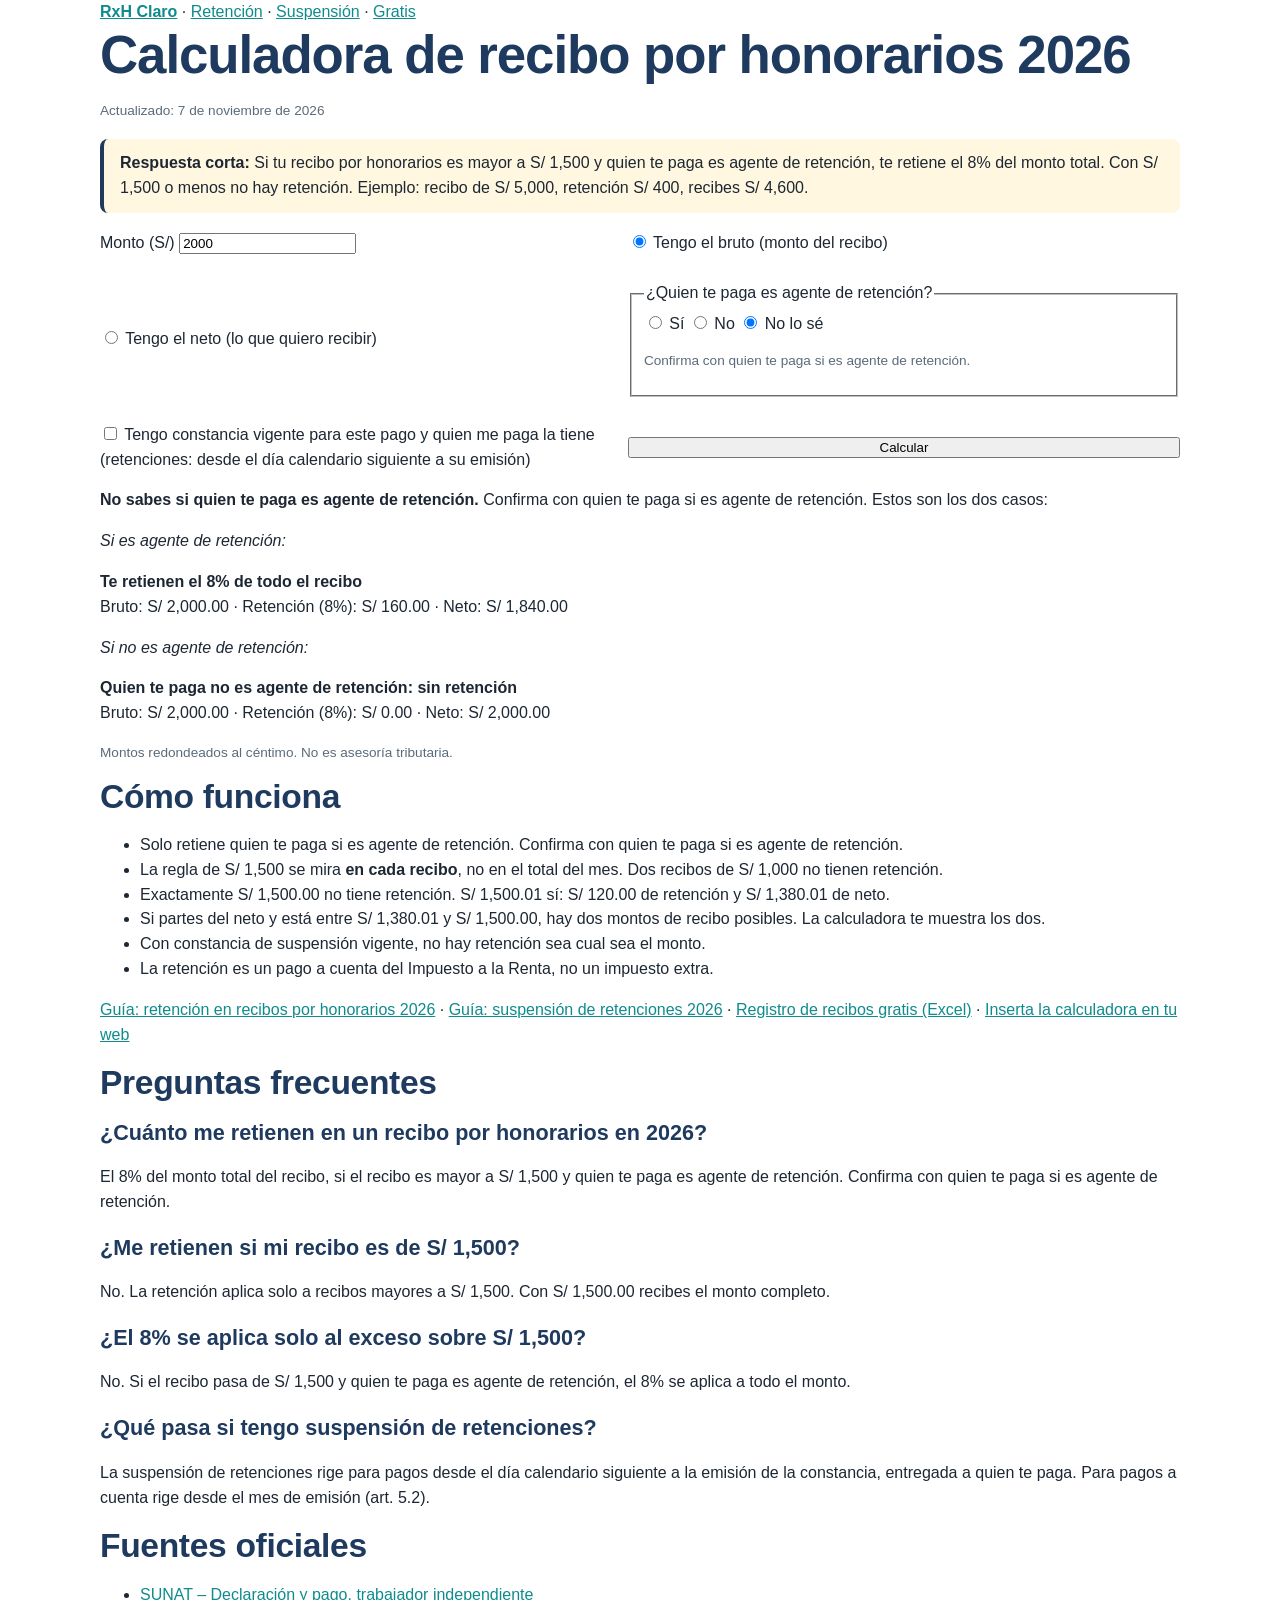
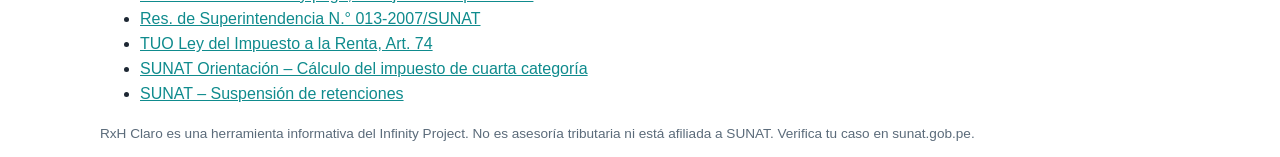
==== index.html @ c1bd3f75 "Publicar RxH Claro (Perú 2026)" ====
<!doctype html><html lang="es-PE"><head><meta charset="utf-8"><meta name="viewport" content="width=device-width, initial-scale=1">
<title>Calculadora de recibo por honorarios 2026 (Perú): retención 8% | RxH Claro</title><meta name="description" content="Si tu recibo por honorarios pasa de S/ 1,500 y quien te paga es agente de retención, te retiene el 8% de todo el monto. Calcula bruto y neto 2026, con el caso de suspensión de retenciones."><meta name="robots" content="index, follow">
<link rel="canonical" href="https://infinityprojecthq.github.io/rxhclaro/"><meta property="og:title" content="Calculadora de recibo por honorarios 2026"><meta property="og:description" content="Si tu recibo por honorarios pasa de S/ 1,500 y quien te paga es agente de retención, te retiene el 8% de todo el monto. Calcula bruto y neto 2026, con el caso de suspensión de retenciones."><meta property="og:locale" content="es_PE">
<link rel="stylesheet" href="assets/styles.css"><script type="application/ld+json">{"@context": "https://schema.org", "@type": "WebApplication", "name": "Calculadora de recibo por honorarios 2026", "headline": "Calculadora de recibo por honorarios 2026", "dateModified": "2026-11-07", "inLanguage": "es-PE", "url": "https://infinityprojecthq.github.io/rxhclaro/", "publisher": {"@type": "Organization", "name": "RxH Claro by Infinity Project"}, "applicationCategory": "FinanceApplication", "offers": {"@type": "Offer", "price": "0", "priceCurrency": "PEN"}}</script><script type="application/ld+json">{"@context": "https://schema.org", "@type": "FAQPage", "mainEntity": [{"@type": "Question", "name": "¿Cuánto me retienen en un recibo por honorarios en 2026?", "acceptedAnswer": {"@type": "Answer", "text": "El 8% del monto total del recibo, si el recibo es mayor a S/ 1,500 y quien te paga es agente de retención. Confirma con quien te paga si es agente de retención."}}, {"@type": "Question", "name": "¿Me retienen si mi recibo es de S/ 1,500?", "acceptedAnswer": {"@type": "Answer", "text": "No. La retención aplica solo a recibos mayores a S/ 1,500. Con S/ 1,500.00 recibes el monto completo."}}, {"@type": "Question", "name": "¿El 8% se aplica solo al exceso sobre S/ 1,500?", "acceptedAnswer": {"@type": "Answer", "text": "No. Si el recibo pasa de S/ 1,500 y quien te paga es agente de retención, el 8% se aplica a todo el monto."}}, {"@type": "Question", "name": "¿Qué pasa si tengo suspensión de retenciones?", "acceptedAnswer": {"@type": "Answer", "text": "La suspensión de retenciones rige para pagos desde el día calendario siguiente a la emisión de la constancia, entregada a quien te paga. Para pagos a cuenta rige desde el mes de emisión (art. 5.2)."}}]}</script></head>
<body><header class="wrap"><a href=""><strong>RxH Claro</strong></a> · <a href="guias/retencion-recibo-por-honorarios-2026/">Retención</a> · <a href="guias/suspension-retenciones-cuarta-categoria-2026/">Suspensión</a> · <a href="gratis/">Gratis</a></header>
<main class="wrap"><h1>Calculadora de recibo por honorarios 2026</h1><p class="small">Actualizado: 7 de noviembre de 2026</p><div class="answer"><strong>Respuesta corta:</strong> Si tu recibo por honorarios es mayor a S/ 1,500 y quien te paga es agente de retención, te retiene el 8% del monto total. Con S/ 1,500 o menos no hay retención. Ejemplo: recibo de S/ 5,000, retención S/ 400, recibes S/ 4,600.</div>
<form id="rxh-form" class="calc">
<label>Monto (S/) <input name="monto" inputmode="decimal" value="2000"></label>
<label><input type="radio" name="dir" value="bn" checked> Tengo el bruto (monto del recibo)</label>
<label><input type="radio" name="dir" value="nb"> Tengo el neto (lo que quiero recibir)</label>
<fieldset><legend>¿Quien te paga es agente de retención?</legend>
<label><input type="radio" name="agente" value="si"> Sí</label> <label><input type="radio" name="agente" value="no"> No</label> <label><input type="radio" name="agente" value="nose" checked> No lo sé</label>
<p class="small">Confirma con quien te paga si es agente de retención.</p></fieldset>
<label><input type="checkbox" name="susp"> Tengo constancia vigente para este pago y quien me paga la tiene (retenciones: desde el día calendario siguiente a su emisión)</label>
<button type="submit">Calcular</button></form><div id="rxh-out" aria-live="polite"></div><h2>Cómo funciona</h2><ul>
<li>Solo retiene quien te paga si es agente de retención. Confirma con quien te paga si es agente de retención.</li>
<li>La regla de S/ 1,500 se mira <strong>en cada recibo</strong>, no en el total del mes. Dos recibos de S/ 1,000 no tienen retención.</li>
<li>Exactamente S/ 1,500.00 no tiene retención. S/ 1,500.01 sí: S/ 120.00 de retención y S/ 1,380.01 de neto.</li>
<li>Si partes del neto y está entre S/ 1,380.01 y S/ 1,500.00, hay dos montos de recibo posibles. La calculadora te muestra los dos.</li>
<li>Con constancia de suspensión vigente, no hay retención sea cual sea el monto.</li>
<li>La retención es un pago a cuenta del Impuesto a la Renta, no un impuesto extra.</li></ul>
<p><a href="guias/retencion-recibo-por-honorarios-2026/">Guía: retención en recibos por honorarios 2026</a> · <a href="guias/suspension-retenciones-cuarta-categoria-2026/">Guía: suspensión de retenciones 2026</a> · <a href="gratis/">Registro de recibos gratis (Excel)</a> · <a href="embed/">Inserta la calculadora en tu web</a></p><h2>Preguntas frecuentes</h2><h3>¿Cuánto me retienen en un recibo por honorarios en 2026?</h3><p>El 8% del monto total del recibo, si el recibo es mayor a S/ 1,500 y quien te paga es agente de retención. Confirma con quien te paga si es agente de retención.</p><h3>¿Me retienen si mi recibo es de S/ 1,500?</h3><p>No. La retención aplica solo a recibos mayores a S/ 1,500. Con S/ 1,500.00 recibes el monto completo.</p><h3>¿El 8% se aplica solo al exceso sobre S/ 1,500?</h3><p>No. Si el recibo pasa de S/ 1,500 y quien te paga es agente de retención, el 8% se aplica a todo el monto.</p><h3>¿Qué pasa si tengo suspensión de retenciones?</h3><p>La suspensión de retenciones rige para pagos desde el día calendario siguiente a la emisión de la constancia, entregada a quien te paga. Para pagos a cuenta rige desde el mes de emisión (art. 5.2).</p><h2>Fuentes oficiales</h2><ul><li><a href="https://personas.sunat.gob.pe/trabajador-independiente/declaracion-pago" rel="noopener">SUNAT – Declaración y pago, trabajador independiente</a></li><li><a href="https://www.sunat.gob.pe/legislacion/superin/2007/013.htm" rel="noopener">Res. de Superintendencia N.° 013-2007/SUNAT</a></li><li><a href="https://www.sunat.gob.pe/legislacion/renta/ley/capx.pdf" rel="noopener">TUO Ley del Impuesto a la Renta, Art. 74</a></li><li><a href="https://orientacion.sunat.gob.pe/3064-02-calculo-del-impuesto-por-rentas-de-cuarta-categoria" rel="noopener">SUNAT Orientación – Cálculo del impuesto de cuarta categoría</a></li><li><a href="https://personas.sunat.gob.pe/trabajador-independiente/suspension-retenciones" rel="noopener">SUNAT – Suspensión de retenciones</a></li></ul></main>
<footer class="wrap small"><p>RxH Claro es una herramienta informativa del Infinity Project. No es asesoría tributaria ni está afiliada a SUNAT. Verifica tu caso en sunat.gob.pe.</p></footer><script src="assets/rxh-core.js"></script><script src="assets/rxh-ui.js"></script><img src="https://hits.sh/infinityprojecthq.github.io/rxhclaro/home.svg?label=visitas" alt="" width="1" height="1" style="position:absolute;left:-9999px"></body></html>
---- assets/styles.css ----
:root{--navy:#1F3A5F;--navy-d:#162B47;--teal:#0F8B8D;--teal-l:#CDEBEA;--teal-xl:#EEF8F8;--cream:#FFF7E0;--ink:#1d2733;--grey:#5B6B7A;--r:14px}
*{box-sizing:border-box}html{scroll-behavior:smooth}
body{margin:0;font-family:Inter,"Segoe UI",Roboto,Helvetica,Arial,sans-serif;color:var(--ink);line-height:1.55;background:#fff}
img{max-width:100%;height:auto;display:block}a{color:var(--teal)}
.wrap{max-width:1120px;margin:0 auto;padding:0 20px}
.skip{position:absolute;left:-999px}.skip:focus{left:8px;top:8px;background:#fff;padding:8px;z-index:9}
.topbar{position:sticky;top:0;z-index:5;background:var(--navy);color:#fff}
.topbar__in{display:flex;align-items:center;justify-content:space-between;height:62px}
.brand{display:flex;align-items:center;gap:10px;color:#fff;text-decoration:none;font-weight:800;font-size:1.2rem}
.nav{display:flex;align-items:center;gap:18px}.nav a{color:#dfe9f3;text-decoration:none;font-weight:600;font-size:.95rem}
.nav a:hover{color:#fff}
.btn{display:inline-block;background:var(--teal);color:#fff!important;text-decoration:none;font-weight:700;padding:13px 22px;border-radius:999px;border:2px solid var(--teal);transition:.15s}
.btn:hover{background:#0c7476;border-color:#0c7476;transform:translateY(-1px)}
.btn--ghost{background:transparent;color:var(--navy)!important;border-color:var(--navy)}.btn--ghost:hover{background:var(--navy);color:#fff!important}
.btn--small{padding:8px 16px;font-size:.9rem}.btn--big{padding:16px 28px;font-size:1.1rem;width:100%;text-align:center}
.hero{background:linear-gradient(180deg,var(--teal-xl),#fff);padding:56px 0 40px}
.hero__in{display:grid;grid-template-columns:1fr;gap:34px}
.pill{display:inline-block;background:var(--teal-l);color:var(--navy);font-weight:700;font-size:.85rem;padding:6px 12px;border-radius:999px;margin:0 0 14px}
h1{font-size:clamp(2rem,4.6vw,3.3rem);line-height:1.12;color:var(--navy);margin:0 0 16px;letter-spacing:-.02em}
h2{font-size:clamp(1.5rem,3vw,2.1rem);color:var(--navy);line-height:1.2;margin:0 0 12px;letter-spacing:-.01em}
h3{font-size:1.35rem;color:var(--navy);margin:4px 0 10px}
.lead{font-size:1.15rem;color:#334;max-width:46em}
.hero__cta{display:flex;flex-wrap:wrap;gap:12px;margin:22px 0}
.ticks{list-style:none;padding:0;margin:0;display:flex;flex-wrap:wrap;gap:8px 20px;color:var(--grey);font-size:.95rem}
.ticks li::before{content:"✓ ";color:var(--teal);font-weight:800}
.ticks--light{color:#dfe9f3;flex-direction:column}.ticks--light li::before{color:#7fd6d6}
.hero__img{margin:0;background:#fff;border-radius:var(--r);box-shadow:0 18px 50px rgba(31,58,95,.18);padding:10px;overflow:hidden}
.hero__img figcaption{font-size:.78rem;color:var(--grey);padding:6px 4px 0}
.strip{background:var(--navy);color:#fff;padding:22px 0}
.strip__in{display:grid;grid-template-columns:repeat(4,1fr);gap:10px;text-align:center}
.strip__in div{padding:8px;border-radius:10px}.strip__in strong{display:block;font-size:1.6rem}.strip__in span{color:#b9c8d8;font-size:.9rem}
.strip__in .is-now{background:var(--teal)}.strip__in .is-now span{color:#fff}
.strip__in p{grid-column:1/-1;margin:6px 0 0;font-size:.85rem;color:#b9c8d8}
.section{padding:64px 0}.section--soft{background:var(--teal-xl)}.section__lead{color:var(--grey);max-width:48em;margin-bottom:34px}
.product{display:grid;grid-template-columns:1fr;gap:24px;align-items:center;background:#fff;border:1px solid #dbe9ec;border-radius:var(--r);padding:20px;margin:0 0 26px;box-shadow:0 6px 24px rgba(31,58,95,.06)}
.product__img{border-radius:10px;overflow:hidden;border:1px solid #e3eef0}
.product ul{padding-left:20px;margin:0 0 18px}.product li{margin:4px 0}
.tag{display:inline-block;margin:0;font-size:.8rem;font-weight:800;text-transform:uppercase;letter-spacing:.06em;color:var(--teal)}
.tag--light{color:#7fd6d6}
.buy{display:flex;align-items:center;gap:18px;flex-wrap:wrap}
.price{font-size:1.9rem;font-weight:800;color:var(--navy)}
.pack{background:linear-gradient(135deg,var(--navy),var(--navy-d));color:#fff}.pack h2{color:#fff}
.pack__in{display:grid;grid-template-columns:1fr;gap:30px;align-items:center}
.pack__card{background:#fff;color:var(--ink);border-radius:var(--r);padding:28px;text-align:center;box-shadow:0 20px 50px rgba(0,0,0,.25)}
.pack__old{margin:0;color:var(--grey)}.pack__price{font-size:3rem;font-weight:800;color:var(--navy);margin:4px 0}
.pack__save{display:inline-block;background:var(--cream);color:#7A4B00;font-weight:800;padding:4px 12px;border-radius:999px;margin:0 0 18px}
.small{font-size:.85rem;color:var(--grey)}
.calc{display:grid;grid-template-columns:1fr;gap:26px}
.calc__form{background:var(--teal-xl);border:1px solid #d3e8ea;border-radius:var(--r);padding:20px;display:grid;gap:14px}
.calc__form label{display:grid;gap:6px;font-weight:700;color:var(--navy);font-size:.95rem}
.calc__form select,.calc__form input{font:inherit;padding:12px;border:1px solid #b8d4d9;border-radius:10px;background:#fff;width:100%}
.calc__form input{background:var(--cream);font-weight:700;font-size:1.1rem}
.calc__out{display:grid;grid-template-columns:repeat(3,1fr);gap:8px}
.calc__out div{background:#fff;border-radius:10px;padding:10px;text-align:center;border:1px solid #d3e8ea}
.calc__out span{display:block;font-size:.8rem;color:var(--grey)}.calc__out b{font-size:1.15rem;color:var(--navy)}
.calc__out .is-net{background:var(--teal);border-color:var(--teal)}.calc__out .is-net span,.calc__out .is-net b{color:#fff}
.faq details{background:#fff;border:1px solid #d3e8ea;border-radius:12px;padding:14px 18px;margin:10px 0}
.faq summary{cursor:pointer;font-weight:700;color:var(--navy)}.faq details p{margin:10px 0 0}
.footer{background:var(--navy);color:#cfdbe7;padding:34px 0;font-size:.92rem}.footer a{color:#7fd6d6}
.disclaimer{background:rgba(255,255,255,.06);border-left:4px solid var(--teal);padding:14px 16px;border-radius:8px}
@media (min-width:860px){
  .hero__in{grid-template-columns:1.05fr 1fr;align-items:center}
  .product{grid-template-columns:1fr;padding:26px}.product__body{display:grid;grid-template-columns:1fr auto;gap:8px 30px;align-items:end}.product__body .tag,.product__body h3{grid-column:1/-1}.product__body ul{margin:0}.buy{flex-direction:column;align-items:flex-end}
  .pack__in{grid-template-columns:1.3fr 1fr}.calc{grid-template-columns:1fr 1.1fr;align-items:center}
}
@media (max-width:640px){
  .nav a:not(.btn){display:none}.strip__in{grid-template-columns:repeat(2,1fr)}.strip__in strong{font-size:1.3rem}
  .calc__out{grid-template-columns:1fr}.hero{padding-top:34px}
}

.pay-note{margin:-6px 0 22px;font-size:.92rem;color:#4a5866}
.pack__launch{margin:10px 0 14px;font-size:.98rem}
.guide__in{max-width:760px}.guide h2{margin-top:34px}.guide .crumbs{margin:0 0 8px}
.tbl{overflow-x:auto;margin:14px 0}.tbl table{border-collapse:collapse;width:100%;min-width:300px}
.tbl th,.tbl td{border:1px solid #d3e8ea;padding:9px 12px;text-align:left}.tbl th{background:var(--teal-xl);color:var(--navy)}
.guide__cta{background:var(--cream);border-radius:12px;padding:16px 18px;margin:30px 0}
.guide__list li{margin:8px 0;font-size:1.1rem}

.cv__fig{margin:22px 0}.cv__fig img{display:block;width:100%;height:auto;border:1px solid #dbe9ec;border-radius:10px}.cv__fig figcaption{padding:6px 2px 0}
.answer{border-left:4px solid var(--navy,#1F3A5F);background:var(--cream);border-radius:8px;padding:12px 16px;margin:18px 0}.answer__k{font-weight:700;margin:0 0 4px;font-size:.9em;text-transform:uppercase;letter-spacing:.04em}.answer p{margin:0}.answer p+p{margin-top:6px}
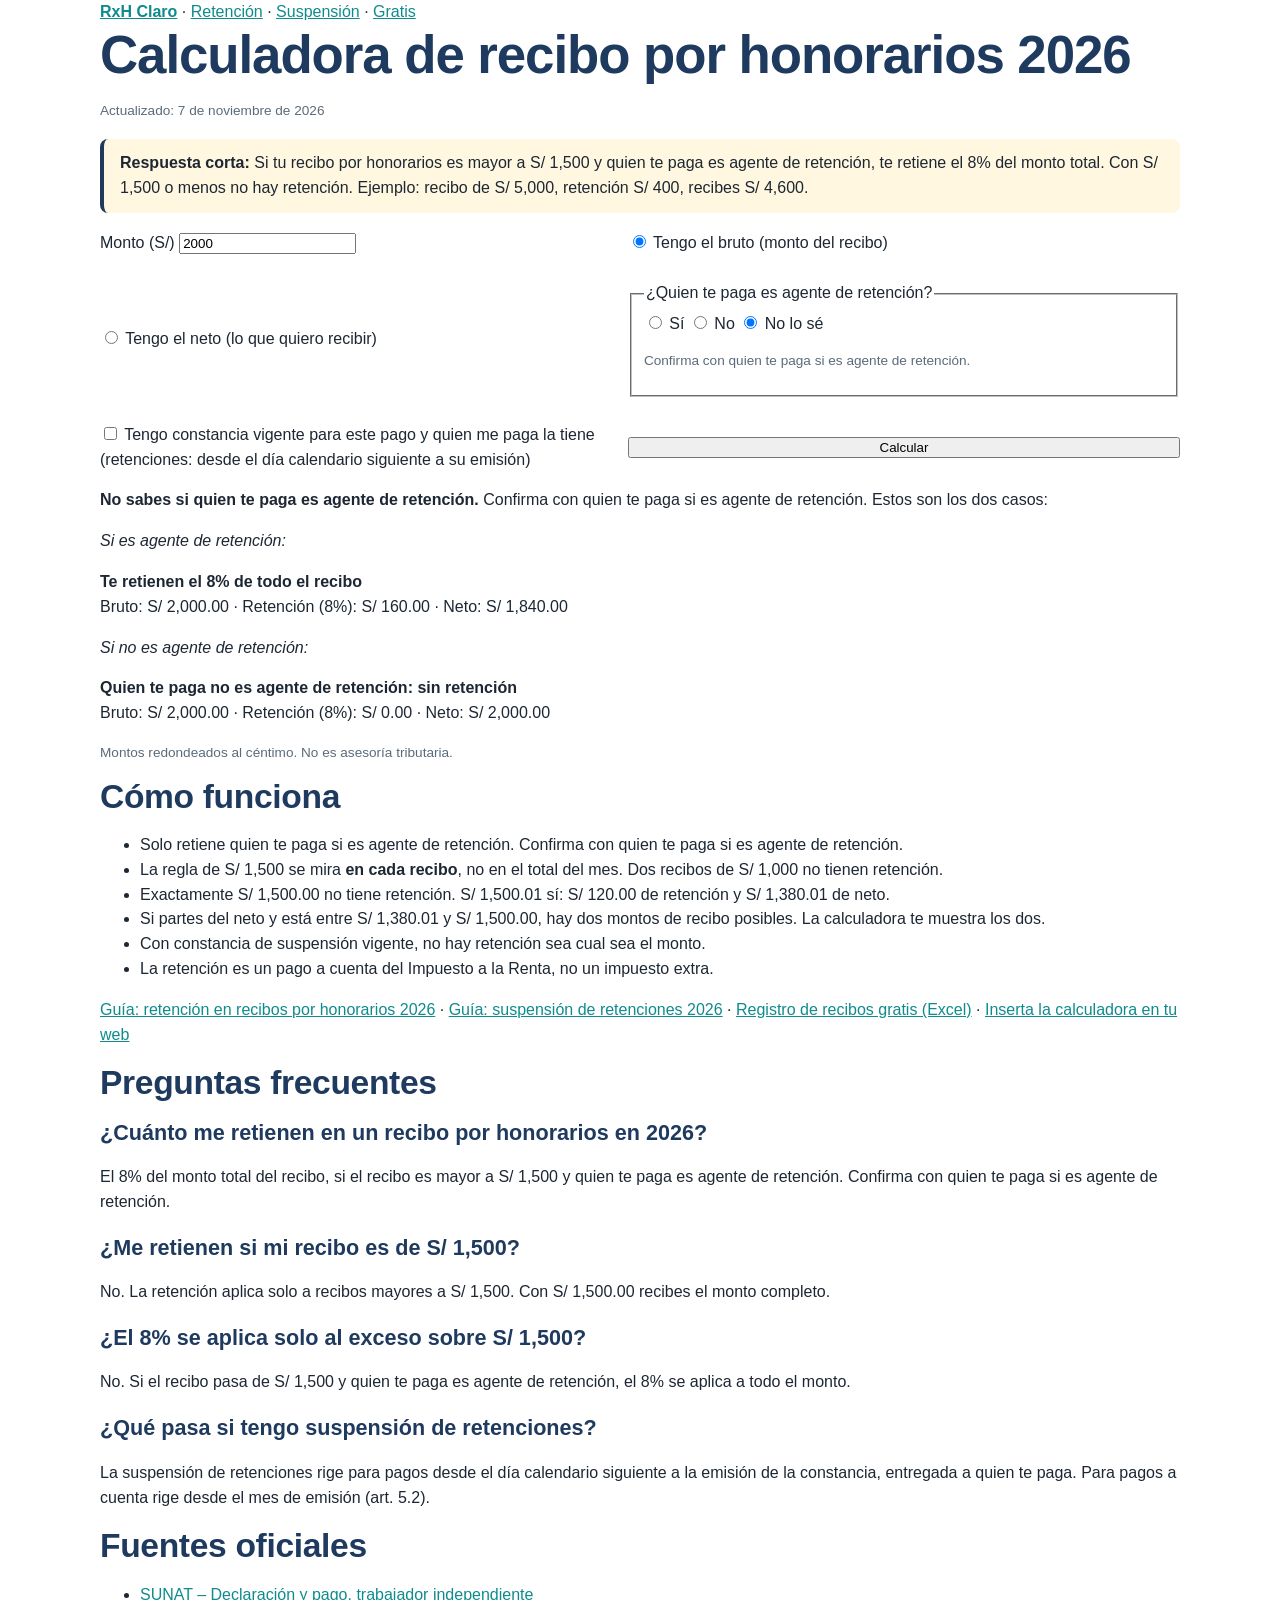
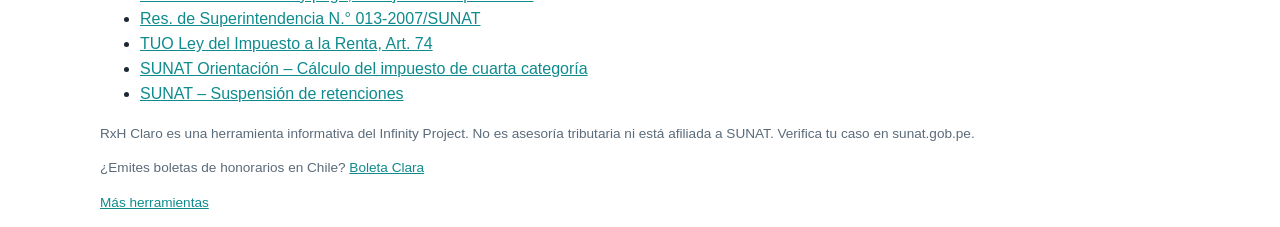
==== commit 2593eed1: "Add Chile Boleta Clara footer cross-link on public pages" ====
--- a/index.html
+++ b/index.html
@@ -20,4 +20,4 @@
 <li>Con constancia de suspensión vigente, no hay retención sea cual sea el monto.</li>
 <li>La retención es un pago a cuenta del Impuesto a la Renta, no un impuesto extra.</li></ul>
 <p><a href="guias/retencion-recibo-por-honorarios-2026/">Guía: retención en recibos por honorarios 2026</a> · <a href="guias/suspension-retenciones-cuarta-categoria-2026/">Guía: suspensión de retenciones 2026</a> · <a href="gratis/">Registro de recibos gratis (Excel)</a> · <a href="embed/">Inserta la calculadora en tu web</a></p><h2>Preguntas frecuentes</h2><h3>¿Cuánto me retienen en un recibo por honorarios en 2026?</h3><p>El 8% del monto total del recibo, si el recibo es mayor a S/ 1,500 y quien te paga es agente de retención. Confirma con quien te paga si es agente de retención.</p><h3>¿Me retienen si mi recibo es de S/ 1,500?</h3><p>No. La retención aplica solo a recibos mayores a S/ 1,500. Con S/ 1,500.00 recibes el monto completo.</p><h3>¿El 8% se aplica solo al exceso sobre S/ 1,500?</h3><p>No. Si el recibo pasa de S/ 1,500 y quien te paga es agente de retención, el 8% se aplica a todo el monto.</p><h3>¿Qué pasa si tengo suspensión de retenciones?</h3><p>La suspensión de retenciones rige para pagos desde el día calendario siguiente a la emisión de la constancia, entregada a quien te paga. Para pagos a cuenta rige desde el mes de emisión (art. 5.2).</p><h2>Fuentes oficiales</h2><ul><li><a href="https://personas.sunat.gob.pe/trabajador-independiente/declaracion-pago" rel="noopener">SUNAT – Declaración y pago, trabajador independiente</a></li><li><a href="https://www.sunat.gob.pe/legislacion/superin/2007/013.htm" rel="noopener">Res. de Superintendencia N.° 013-2007/SUNAT</a></li><li><a href="https://www.sunat.gob.pe/legislacion/renta/ley/capx.pdf" rel="noopener">TUO Ley del Impuesto a la Renta, Art. 74</a></li><li><a href="https://orientacion.sunat.gob.pe/3064-02-calculo-del-impuesto-por-rentas-de-cuarta-categoria" rel="noopener">SUNAT Orientación – Cálculo del impuesto de cuarta categoría</a></li><li><a href="https://personas.sunat.gob.pe/trabajador-independiente/suspension-retenciones" rel="noopener">SUNAT – Suspensión de retenciones</a></li></ul></main>
-<footer class="wrap small"><p>RxH Claro es una herramienta informativa del Infinity Project. No es asesoría tributaria ni está afiliada a SUNAT. Verifica tu caso en sunat.gob.pe.</p></footer><script src="assets/rxh-core.js"></script><script src="assets/rxh-ui.js"></script><img src="https://hits.sh/infinityprojecthq.github.io/rxhclaro/home.svg?label=visitas" alt="" width="1" height="1" style="position:absolute;left:-9999px"></body></html>+<footer class="wrap small"><p>RxH Claro es una herramienta informativa del Infinity Project. No es asesoría tributaria ni está afiliada a SUNAT. Verifica tu caso en sunat.gob.pe.</p><p class="small">¿Emites boletas de honorarios en Chile? <a href="https://infinityprojecthq.github.io/boletaclara/">Boleta Clara</a></p><p><a href="https://infinityprojecthq.github.io/">Más herramientas</a></p></footer><script src="assets/rxh-core.js"></script><script src="assets/rxh-ui.js"></script><img src="https://hits.sh/infinityprojecthq.github.io/rxhclaro/home.svg?label=visitas" alt="" width="1" height="1" style="position:absolute;left:-9999px"></body></html>
